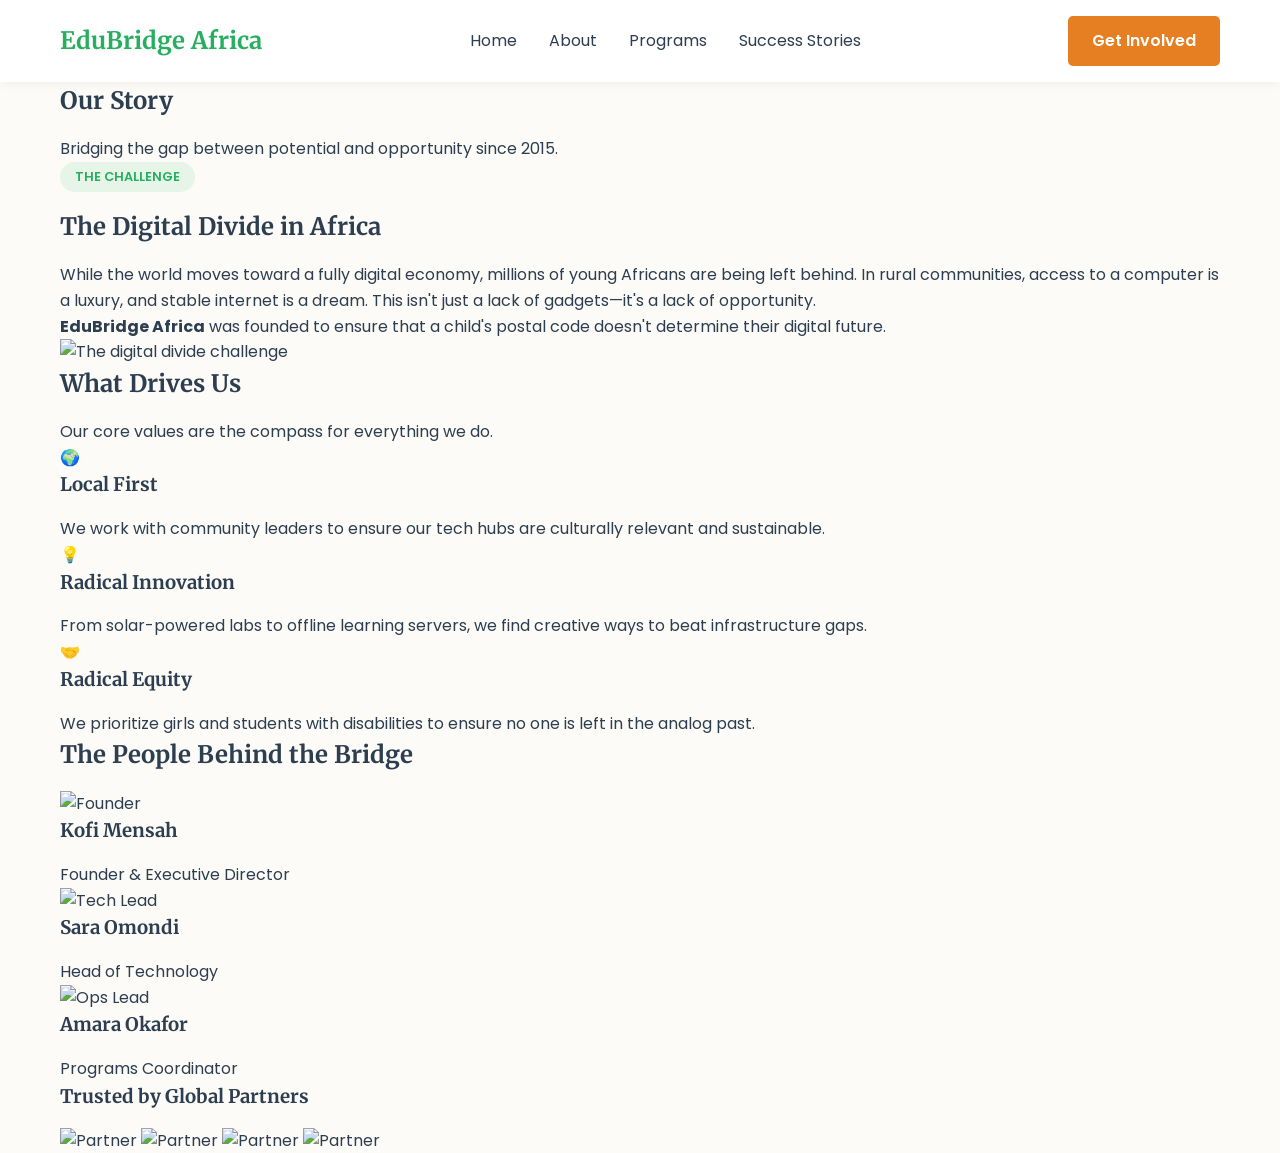
==== about.html @ 54823c9e "Add initial project files including HTML, CSS, and configuration for EduBridge website" ====
<!DOCTYPE html>
<html lang="en">
<head>
    <meta charset="UTF-8">
    <meta name="viewport" content="width=device-width, initial-scale=1.0">
    <title>EduBridge Africa | Bridging the Digital Divide</title>
    <link rel="stylesheet" href="about.css">
     <link rel="stylesheet" href="common.css">
    <link href="https://fonts.googleapis.com/css2?family=Merriweather:wght@400;700&family=Poppins:wght@300;400;600&display=swap" rel="stylesheet">
</head>
<body>

    <header class="navbar">
        <div class="container nav-container">
            <a href="index.html" class="logo">EduBridge Africa</a>
            <nav>
                <ul class="nav-links">
                    <li><a href="index.html">Home</a></li>
                    <li><a href="about.html">About</a></li>
                    <li><a href="programs.html">Programs</a></li>
                    <li><a href="success.html">Success Stories</a></li>
                </ul>
            </nav>
            <a href="involved.html" class="btn btn-primary">Get Involved</a>
        </div>
    </header>
<section class="about-hero">
    <div class="container">
        <h1>Our Story</h1>
        <p>Bridging the gap between potential and opportunity since 2015.</p>
    </div>
</section>

<section class="problem-section">
    <div class="container content-flex">
        <div class="text-block">
            <span class="tag">The Challenge</span>
            <h2>The Digital Divide in Africa</h2>
            <p>While the world moves toward a fully digital economy, millions of young Africans are being left behind. In rural communities, access to a computer is a luxury, and stable internet is a dream. This isn't just a lack of gadgets—it's a lack of opportunity.</p>
            <p><strong>EduBridge Africa</strong> was founded to ensure that a child's postal code doesn't determine their digital future.</p>
        </div>
        <div class="image-block">
            <img src="https://via.placeholder.com/500x350/F1C40F/2C3E50?text=The+Reality" alt="The digital divide challenge">
        </div>
    </div>
</section>

<section class="values-section">
    <div class="container">
        <div class="section-title">
            <h2>What Drives Us</h2>
            <p>Our core values are the compass for everything we do.</p>
        </div>
        <div class="values-grid">
            <div class="value-card">
                <div class="icon">🌍</div>
                <h3>Local First</h3>
                <p>We work with community leaders to ensure our tech hubs are culturally relevant and sustainable.</p>
            </div>
            <div class="value-card">
                <div class="icon">💡</div>
                <h3>Radical Innovation</h3>
                <p>From solar-powered labs to offline learning servers, we find creative ways to beat infrastructure gaps.</p>
            </div>
            <div class="value-card">
                <div class="icon">🤝</div>
                <h3>Radical Equity</h3>
                <p>We prioritize girls and students with disabilities to ensure no one is left in the analog past.</p>
            </div>
        </div>
    </div>
</section>

<section class="team-section">
    <div class="container">
        <div class="section-title">
            <h2>The People Behind the Bridge</h2>
        </div>
        <div class="team-grid">
            <div class="team-member">
                <img src="https://via.placeholder.com/200x200/27AE60/FFFFFF?text=CEO" alt="Founder">
                <h3>Kofi Mensah</h3>
                <p>Founder & Executive Director</p>
            </div>
            <div class="team-member">
                <img src="https://via.placeholder.com/200x200/E67E22/FFFFFF?text=CTO" alt="Tech Lead">
                <h3>Sara Omondi</h3>
                <p>Head of Technology</p>
            </div>
            <div class="team-member">
                <img src="https://via.placeholder.com/200x200/F1C40F/2C3E50?text=Operations" alt="Ops Lead">
                <h3>Amara Okafor</h3>
                <p>Programs Coordinator</p>
            </div>
        </div>
    </div>
</section>

<section class="partners-section">
    <div class="container">
        <h3>Trusted by Global Partners</h3>
        <div class="partner-logos">
            <img src="https://via.placeholder.com/150x50/CCCCCC/FFFFFF?text=UNICEF" alt="Partner">
            <img src="https://via.placeholder.com/150x50/CCCCCC/FFFFFF?text=Google.org" alt="Partner">
            <img src="https://via.placeholder.com/150x50/CCCCCC/FFFFFF?text=USAID" alt="Partner">
            <img src="https://via.placeholder.com/150x50/CCCCCC/FFFFFF?text=Local+Sponsor" alt="Partner">
        </div>
    </div>
</section>
---- about.css ----
/* Page Header Section */
.programs-intro {
    background-color: var(--secondary-green);
    color: #fff;
    padding: 5rem 0;
    text-align: center;
}

.programs-intro h1 {
    font-size: 3rem;
    margin-bottom: 1rem;
}

.programs-intro p {
    font-size: 1.2rem;
    max-width: 700px;
    margin: 0 auto;
    opacity: 0.9;
}

/* Program List Styling */
.program-list {
    padding: 6rem 0;
}

.program-item {
    display: flex;
    align-items: center;
    gap: 4rem;
    margin-bottom: 6rem;
}

/* This creates the alternating "zig-zag" layout */
.program-item.reverse {
    flex-direction: row-reverse;
}

.program-image {
    flex: 1;
}

.program-image img {
    width: 100%;
    border-radius: 15px;
    box-shadow: 0 15px 30px rgba(0,0,0,0.1);
}

.program-text {
    flex: 1;
}

.tag {
    display: inline-block;
    background: rgba(39, 174, 96, 0.1);
    color: var(--secondary-green);
    padding: 5px 15px;
    border-radius: 50px;
    font-weight: 600;
    font-size: 0.8rem;
    margin-bottom: 1rem;
    text-transform: uppercase;
}

.program-text h2 {
    font-size: 2rem;
    margin-bottom: 1.5rem;
}

.program-text p {
    margin-bottom: 2rem;
    color: var(--text-light);
    font-size: 1.1rem;
}

/* Mobile Responsive */
@media (max-width: 768px) {
    .program-item, .program-item.reverse {
        flex-direction: column;
        gap: 2rem;
        text-align: center;
    }

    .programs-intro h1 {
        font-size: 2.2rem;
    }
}
---- common.css ----
/* --- Variables & Reset --- */
:root {
    --primary-orange: #E67E22;
    --primary-orange-hover: #D35400;
    --secondary-green: #27AE60;
    --accent-yellow: #F1C40F;
    --bg-color: #FDFBF7;
    --text-dark: #2C3E50;
    --text-light: #7F8C8D;
    --font-heading: 'Merriweather', serif;
    --font-body: 'Poppins', sans-serif;
}

* { margin: 0; padding: 0; box-sizing: border-box; }

body {
    font-family: var(--font-body);
    background-color: var(--bg-color);
    color: var(--text-dark);
    line-height: 1.6;
}

h1, h2, h3 { font-family: var(--font-heading); margin-bottom: 1rem; }
a { text-decoration: none; color: inherit; }
ul { list-style: none; }

.container { width: 100%; max-width: 1200px; margin: 0 auto; padding: 0 20px; }

/* --- Shared Navbar --- */
.navbar {
    background-color: #fff;
    box-shadow: 0 2px 10px rgba(0,0,0,0.05);
    padding: 1rem 0;
    position: sticky;
    top: 0;
    z-index: 100;
}

.nav-container { display: flex; justify-content: space-between; align-items: center; }

.logo { font-family: var(--font-heading); font-size: 24px; font-weight: 700; color: var(--secondary-green); }

.nav-links { display: flex; gap: 32px; }

.nav-links a:hover { color: var(--primary-orange); }

/* --- Shared Buttons --- */
.btn {
    display: inline-block;
    padding: 0.75rem 1.5rem;
    border-radius: 5px;
    font-weight: 600;
    transition: 0.3s;
    cursor: pointer;
    border: none;
}

.btn-primary { background-color: var(--primary-orange); color: #fff; }
.btn-primary:hover { background-color: var(--primary-orange-hover); }

.btn-secondary {
    background-color: transparent;
    color: var(--primary-orange);
    border: 2px solid var(--primary-orange);
}

/* --- Shared Footer --- */
footer { background-color: var(--text-dark); color: #fff; padding: 3rem 0; }

.footer-content { display: flex; justify-content: space-between; gap: 2rem; }

.newsletter-form { display: flex; gap: 0.5rem; margin-top: 1rem; }

.newsletter-form input { padding: 0.75rem; border-radius: 4px; border: none; flex: 1; }

.sr-only { position: absolute; width: 1px; height: 1px; padding: 0; margin: -1px; overflow: hidden; clip: rect(0,0,0,0); border: 0; }

/* Mobile Menu Fix */
@media (max-width: 768px) {
    .nav-container, .nav-links, .footer-content, .newsletter-form { flex-direction: column; text-align: center; }
    .nav-links { padding: 1rem 0; }
}
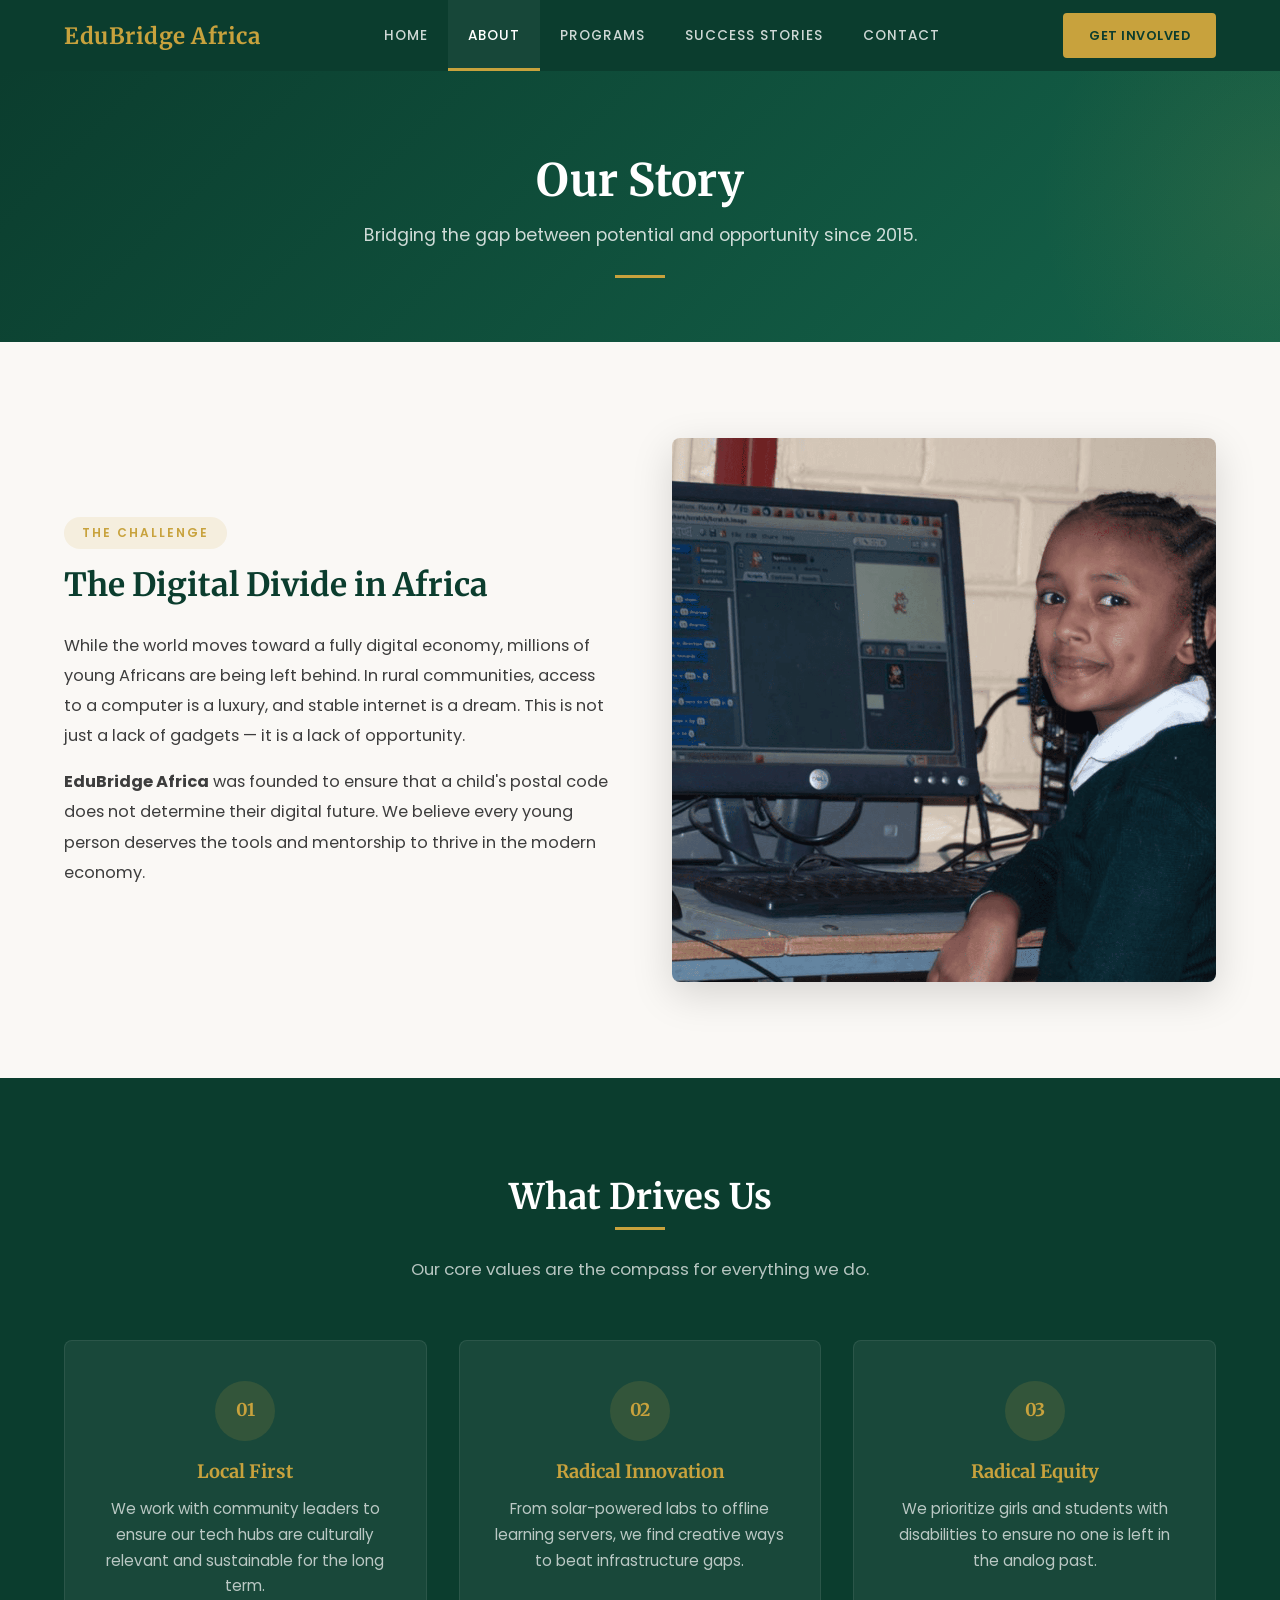
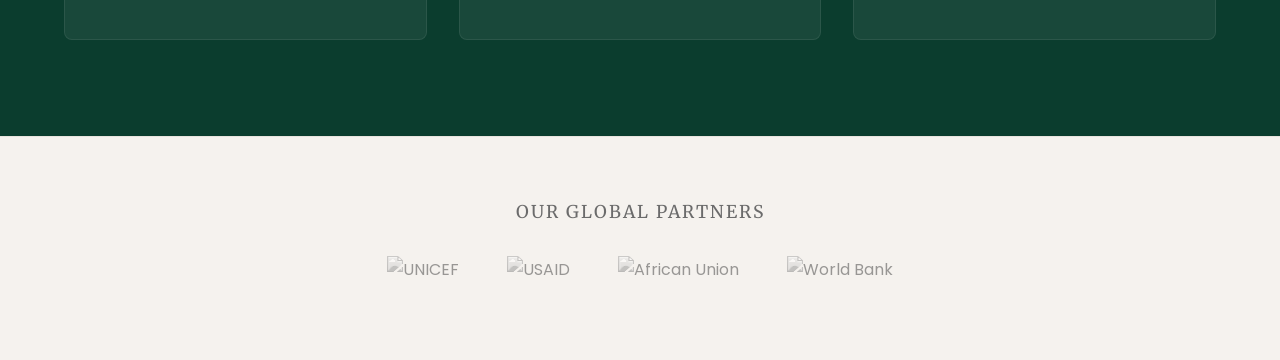
==== commit 30f9636a: "refactor: consolidate CSS into central stylesheet and update site structure with new contact page an" ====
--- a/about.html
+++ b/about.html
@@ -1,109 +1,126 @@
 <!DOCTYPE html>
 <html lang="en">
+
 <head>
     <meta charset="UTF-8">
     <meta name="viewport" content="width=device-width, initial-scale=1.0">
-    <title>EduBridge Africa | Bridging the Digital Divide</title>
-    <link rel="stylesheet" href="about.css">
-     <link rel="stylesheet" href="common.css">
-    <link href="https://fonts.googleapis.com/css2?family=Merriweather:wght@400;700&family=Poppins:wght@300;400;600&display=swap" rel="stylesheet">
+    <meta name="description"
+        content="Learn about EduBridge Africa's mission to bridge the digital divide, our core values, dedicated team, and global partners.">
+    <title>About Us | EduBridge Africa</title>
+    <link rel="stylesheet" href="style.css">
+    <link
+        href="https://fonts.googleapis.com/css2?family=Merriweather:wght@400;700&family=Poppins:wght@300;400;500;600;700&display=swap"
+        rel="stylesheet">
 </head>
+
 <body>
 
+    <!-- Navigation -->
     <header class="navbar">
         <div class="container nav-container">
             <a href="index.html" class="logo">EduBridge Africa</a>
-            <nav>
-                <ul class="nav-links">
-                    <li><a href="index.html">Home</a></li>
-                    <li><a href="about.html">About</a></li>
-                    <li><a href="programs.html">Programs</a></li>
-                    <li><a href="success.html">Success Stories</a></li>
-                </ul>
-            </nav>
-            <a href="involved.html" class="btn btn-primary">Get Involved</a>
+            <input type="checkbox" id="menu-toggle" class="menu-toggle sr-only">
+            <label for="menu-toggle" class="hamburger" aria-label="Toggle navigation">
+                <span></span>
+                <span></span>
+                <span></span>
+            </label>
+            <div class="nav-menu">
+                <nav>
+                    <ul class="nav-links">
+                        <li><a href="index.html">Home</a></li>
+                        <li><a href="about.html" class="active">About</a></li>
+                        <li><a href="programs.html">Programs</a></li>
+                        <li><a href="success.html">Success Stories</a></li>
+                        <li><a href="contact.html">Contact</a></li>
+                    </ul>
+                </nav>
+                <a href="involved.html" class="btn btn-primary nav-cta-mobile">Get Involved</a>
+            </div>
+            <div class="nav-cta">
+                <a href="involved.html" class="btn btn-primary">Get Involved</a>
+            </div>
+            <label for="menu-toggle" class="nav-overlay"></label>
         </div>
     </header>
-<section class="about-hero">
-    <div class="container">
-        <h1>Our Story</h1>
-        <p>Bridging the gap between potential and opportunity since 2015.</p>
-    </div>
-</section>
 
-<section class="problem-section">
-    <div class="container content-flex">
-        <div class="text-block">
-            <span class="tag">The Challenge</span>
-            <h2>The Digital Divide in Africa</h2>
-            <p>While the world moves toward a fully digital economy, millions of young Africans are being left behind. In rural communities, access to a computer is a luxury, and stable internet is a dream. This isn't just a lack of gadgets—it's a lack of opportunity.</p>
-            <p><strong>EduBridge Africa</strong> was founded to ensure that a child's postal code doesn't determine their digital future.</p>
+    <!-- Page Header -->
+    <section class="page-header">
+        <div class="container">
+            <h1>Our Story</h1>
+            <p>Bridging the gap between potential and opportunity since 2015.</p>
+            <div class="accent-bar"></div>
         </div>
-        <div class="image-block">
-            <img src="https://via.placeholder.com/500x350/F1C40F/2C3E50?text=The+Reality" alt="The digital divide challenge">
-        </div>
-    </div>
-</section>
+    </section>
 
-<section class="values-section">
-    <div class="container">
-        <div class="section-title">
-            <h2>What Drives Us</h2>
-            <p>Our core values are the compass for everything we do.</p>
-        </div>
-        <div class="values-grid">
-            <div class="value-card">
-                <div class="icon">🌍</div>
-                <h3>Local First</h3>
-                <p>We work with community leaders to ensure our tech hubs are culturally relevant and sustainable.</p>
+    <!-- The Challenge -->
+    <section class="problem-section">
+        <div class="container content-flex">
+            <div class="text-block">
+                <span class="section-label">The Challenge</span>
+                <h2>The Digital Divide in Africa</h2>
+                <p>While the world moves toward a fully digital economy, millions of young Africans are being left
+                    behind. In rural communities, access to a computer is a luxury, and stable internet is a dream. This
+                    is not just a lack of gadgets — it is a lack of opportunity.</p>
+                <p><strong>EduBridge Africa</strong> was founded to ensure that a child's postal code does not determine
+                    their digital future. We believe every young person deserves the tools and mentorship to thrive in
+                    the modern economy.</p>
             </div>
-            <div class="value-card">
-                <div class="icon">💡</div>
-                <h3>Radical Innovation</h3>
-                <p>From solar-powered labs to offline learning servers, we find creative ways to beat infrastructure gaps.</p>
-            </div>
-            <div class="value-card">
-                <div class="icon">🤝</div>
-                <h3>Radical Equity</h3>
-                <p>We prioritize girls and students with disabilities to ensure no one is left in the analog past.</p>
+            <div class="image-block">
+                <img src="images/Ethiopia.png" alt="The digital divide challenge in rural Africa">
             </div>
         </div>
-    </div>
-</section>
+    </section>
 
-<section class="team-section">
-    <div class="container">
-        <div class="section-title">
-            <h2>The People Behind the Bridge</h2>
-        </div>
-        <div class="team-grid">
-            <div class="team-member">
-                <img src="https://via.placeholder.com/200x200/27AE60/FFFFFF?text=CEO" alt="Founder">
-                <h3>Kofi Mensah</h3>
-                <p>Founder & Executive Director</p>
+    <!-- Core Values -->
+    <section class="values-section">
+        <div class="container">
+            <div class="section-title">
+                <h2>What Drives Us</h2>
+                <p>Our core values are the compass for everything we do.</p>
             </div>
-            <div class="team-member">
-                <img src="https://via.placeholder.com/200x200/E67E22/FFFFFF?text=CTO" alt="Tech Lead">
-                <h3>Sara Omondi</h3>
-                <p>Head of Technology</p>
-            </div>
-            <div class="team-member">
-                <img src="https://via.placeholder.com/200x200/F1C40F/2C3E50?text=Operations" alt="Ops Lead">
-                <h3>Amara Okafor</h3>
-                <p>Programs Coordinator</p>
+            <div class="values-grid">
+                <div class="value-card">
+                    <div class="icon">01</div>
+                    <h3>Local First</h3>
+                    <p>We work with community leaders to ensure our tech hubs are culturally relevant and sustainable
+                        for the long term.</p>
+                </div>
+                <div class="value-card">
+                    <div class="icon">02</div>
+                    <h3>Radical Innovation</h3>
+                    <p>From solar-powered labs to offline learning servers, we find creative ways to beat infrastructure
+                        gaps.</p>
+                </div>
+                <div class="value-card">
+                    <div class="icon">03</div>
+                    <h3>Radical Equity</h3>
+                    <p>We prioritize girls and students with disabilities to ensure no one is left in the analog past.
+                    </p>
+                </div>
             </div>
         </div>
-    </div>
-</section>
+    </section>
 
-<section class="partners-section">
-    <div class="container">
-        <h3>Trusted by Global Partners</h3>
-        <div class="partner-logos">
-            <img src="https://via.placeholder.com/150x50/CCCCCC/FFFFFF?text=UNICEF" alt="Partner">
-            <img src="https://via.placeholder.com/150x50/CCCCCC/FFFFFF?text=Google.org" alt="Partner">
-            <img src="https://via.placeholder.com/150x50/CCCCCC/FFFFFF?text=USAID" alt="Partner">
-            <img src="https://via.placeholder.com/150x50/CCCCCC/FFFFFF?text=Local+Sponsor" alt="Partner">
+
+    <!-- Partners -->
+    <section class="partners-section">
+        <div class="container">
+            <h3>Our Global Partners</h3>
+            <div class="partner-logos">
+                <img src="https://getinthepicture.org/sites/default/files/images/partner/logos/unicef.png" alt="UNICEF">
+                <img src="https://encrypted-tbn0.gstatic.com/images?q=tbn:ANd9GcT4zbQC99GhgOg0nGG1frnQs_kq6axTEwyneA&s"
+                    alt="USAID">
+                <img src="https://upload.wikimedia.org/wikipedia/commons/thumb/5/51/Flag_of_the_African_Union.svg/1280px-Flag_of_the_African_Union.svg.png"
+                    alt="African Union">
+                <img src="https://encrypted-tbn0.gstatic.com/images?q=tbn:ANd9GcSkTKRMi4H9FegtsSzrEIxLS7-dOeeDRjss3w&s"
+                    alt="World Bank">
+
+            </div>
         </div>
-    </div>
-</section>+    </section>
+
+
+</body>
+
+</html>
--- a/style.css
+++ b/style.css
@@ -0,0 +1,1679 @@
+/* ============================================================
+   EduBridge Africa — Unified Stylesheet
+   Inspired by Ahaspora: deep greens, gold accents, bold pro feel
+   ============================================================ */
+
+/* --- CSS Variables (Design Tokens) --- */
+:root {
+    --primary-deep: #0B3D2E;
+    --primary-mid: #14634A;
+    --primary-light: #1A8F6A;
+    --accent-gold: #C8A23D;
+    --accent-gold-hover: #B08A2E;
+    --accent-gold-light: rgba(200, 162, 61, 0.12);
+    --bg-cream: #FAF8F5;
+    --bg-white: #ffffff;
+    --bg-offwhite: #F5F2EE;
+    --text-dark: #1A1A1A;
+    --text-body: #3D3D3D;
+    --text-muted: #6B6B6B;
+    --text-light: #8A8A8A;
+    --border-light: #E8E4DE;
+    --shadow-sm: 0 2px 8px rgba(0, 0, 0, 0.06);
+    --shadow-md: 0 4px 20px rgba(0, 0, 0, 0.1);
+    --shadow-lg: 0 12px 40px rgba(0, 0, 0, 0.15);
+    --radius-sm: 4px;
+    --radius-md: 8px;
+    --radius-lg: 16px;
+    --radius-pill: 50px;
+    --font-heading: 'Merriweather', serif;
+    --font-body: 'Poppins', sans-serif;
+    --transition-fast: 0.2s ease;
+    --transition-base: 0.3s ease;
+}
+
+/* --- Reset & Base --- */
+*,
+*::before,
+*::after {
+    margin: 0;
+    padding: 0;
+    box-sizing: border-box;
+}
+
+html {
+    scroll-behavior: smooth;
+}
+
+body {
+    font-family: var(--font-body);
+    background-color: var(--bg-cream);
+    color: var(--text-body);
+    line-height: 1.7;
+    overflow-x: hidden;
+    -webkit-font-smoothing: antialiased;
+}
+
+h1, h2, h3, h4 {
+    font-family: var(--font-heading);
+    margin-bottom: 1rem;
+    line-height: 1.3;
+    color: var(--text-dark);
+}
+
+a {
+    text-decoration: none;
+    color: inherit;
+    transition: color var(--transition-fast);
+}
+
+ul {
+    list-style: none;
+}
+
+img {
+    max-width: 100%;
+    height: auto;
+    display: block;
+}
+
+/* --- Utility Classes --- */
+.container {
+    width: 100%;
+    max-width: 1200px;
+    margin: 0 auto;
+    padding: 0 24px;
+}
+
+.sr-only {
+    position: absolute;
+    width: 1px;
+    height: 1px;
+    padding: 0;
+    margin: -1px;
+    overflow: hidden;
+    clip: rect(0, 0, 0, 0);
+    border: 0;
+}
+
+.section-label {
+    display: inline-block;
+    background: var(--accent-gold-light);
+    color: var(--accent-gold);
+    padding: 6px 18px;
+    border-radius: var(--radius-pill);
+    font-weight: 600;
+    font-size: 0.75rem;
+    margin-bottom: 1rem;
+    text-transform: uppercase;
+    letter-spacing: 2px;
+}
+
+.section-title {
+    text-align: center;
+    margin-bottom: 3.5rem;
+}
+
+.section-title h2 {
+    font-size: 2.2rem;
+    position: relative;
+    display: inline-block;
+    color: var(--primary-deep);
+}
+
+.section-title h2::after {
+    content: '';
+    position: absolute;
+    bottom: -10px;
+    left: 50%;
+    transform: translateX(-50%);
+    width: 50px;
+    height: 3px;
+    background: var(--accent-gold);
+}
+
+.section-title p {
+    color: var(--text-muted);
+    font-size: 1.05rem;
+    margin-top: 1.2rem;
+    max-width: 600px;
+    margin-left: auto;
+    margin-right: auto;
+}
+
+/* --- Buttons --- */
+.btn {
+    display: inline-block;
+    padding: 0.8rem 2rem;
+    border-radius: var(--radius-sm);
+    font-weight: 600;
+    font-size: 0.9rem;
+    font-family: var(--font-body);
+    cursor: pointer;
+    border: 2px solid transparent;
+    transition: all var(--transition-base);
+    letter-spacing: 0.5px;
+    text-transform: uppercase;
+}
+
+.btn-primary {
+    background: var(--accent-gold);
+    color: var(--primary-deep);
+    border-color: var(--accent-gold);
+}
+
+.btn-primary:hover {
+    background: var(--accent-gold-hover);
+    border-color: var(--accent-gold-hover);
+    transform: translateY(-2px);
+    box-shadow: 0 4px 15px rgba(200, 162, 61, 0.3);
+}
+
+.btn-secondary {
+    background-color: transparent;
+    color: var(--accent-gold);
+    border: 2px solid var(--accent-gold);
+}
+
+.btn-secondary:hover {
+    background-color: var(--accent-gold);
+    color: var(--primary-deep);
+    transform: translateY(-2px);
+}
+
+.btn-white {
+    background-color: #fff;
+    color: var(--primary-deep);
+    font-weight: 700;
+}
+
+.btn-white:hover {
+    background-color: var(--accent-gold);
+    color: var(--primary-deep);
+    transform: translateY(-2px);
+}
+
+.btn-outline-white {
+    background: transparent;
+    color: #fff;
+    border: 2px solid rgba(255,255,255,0.5);
+}
+
+.btn-outline-white:hover {
+    background: #fff;
+    color: var(--primary-deep);
+    border-color: #fff;
+}
+
+
+/* ============================================================
+   NAVIGATION
+   ============================================================ */
+.navbar {
+    background-color: var(--primary-deep);
+    padding: 0;
+    position: sticky;
+    top: 0;
+    z-index: 1000;
+}
+
+.nav-container {
+    display: flex;
+    justify-content: space-between;
+    align-items: center;
+    min-height: 70px;
+}
+
+.logo {
+    font-family: var(--font-heading);
+    font-size: 1.4rem;
+    font-weight: 700;
+    color: var(--accent-gold);
+    letter-spacing: 0.5px;
+}
+
+.nav-links {
+    display: flex;
+    gap: 0;
+    align-items: center;
+}
+
+.nav-links li a {
+    display: block;
+    padding: 24px 20px;
+    font-weight: 500;
+    font-size: 0.85rem;
+    color: rgba(255, 255, 255, 0.8);
+    text-transform: uppercase;
+    letter-spacing: 1px;
+    position: relative;
+    transition: all var(--transition-base);
+}
+
+.nav-links li a::after {
+    content: '';
+    position: absolute;
+    bottom: 0;
+    left: 0;
+    width: 0;
+    height: 3px;
+    background: var(--accent-gold);
+    transition: width var(--transition-base);
+}
+
+.nav-links li a:hover,
+.nav-links li a.active {
+    color: #fff;
+    background: rgba(255, 255, 255, 0.05);
+}
+
+.nav-links li a:hover::after,
+.nav-links li a.active::after {
+    width: 100%;
+}
+
+.nav-cta .btn {
+    padding: 0.6rem 1.5rem;
+    font-size: 0.8rem;
+}
+
+/* Pure CSS Hamburger Menu */
+.menu-toggle {
+    display: none;
+}
+
+.hamburger {
+    display: none;
+    flex-direction: column;
+    gap: 5px;
+    cursor: pointer;
+    padding: 5px;
+    z-index: 1001;
+}
+
+.hamburger span {
+    display: block;
+    width: 26px;
+    height: 2px;
+    background-color: #fff;
+    transition: all var(--transition-base);
+}
+
+/* Mobile menu via CSS checkbox */
+.menu-toggle:checked ~ .nav-menu {
+    right: 0;
+}
+
+.menu-toggle:checked ~ .nav-overlay {
+    display: block;
+}
+
+.menu-toggle:checked ~ .hamburger span:nth-child(1) {
+    transform: rotate(45deg) translate(5px, 5px);
+}
+
+.menu-toggle:checked ~ .hamburger span:nth-child(2) {
+    opacity: 0;
+}
+
+.menu-toggle:checked ~ .hamburger span:nth-child(3) {
+    transform: rotate(-45deg) translate(5px, -5px);
+}
+
+
+/* ============================================================
+   HERO SECTION (Home)
+   ============================================================ */
+.hero {
+    padding: 6rem 0 5rem;
+    background: var(--primary-deep);
+    position: relative;
+    overflow: hidden;
+}
+
+.hero::before {
+    content: '';
+    position: absolute;
+    top: 0;
+    left: 0;
+    width: 100%;
+    height: 100%;
+    background: linear-gradient(135deg, var(--primary-deep) 0%, var(--primary-mid) 50%, var(--primary-deep) 100%);
+    opacity: 0.9;
+}
+
+.hero::after {
+    content: '';
+    position: absolute;
+    top: -50%;
+    right: -30%;
+    width: 700px;
+    height: 700px;
+    background: radial-gradient(circle, rgba(200, 162, 61, 0.08) 0%, transparent 70%);
+    border-radius: 50%;
+    pointer-events: none;
+}
+
+.hero-content {
+    display: flex;
+    align-items: center;
+    gap: 4rem;
+    position: relative;
+    z-index: 1;
+}
+
+.hero-text {
+    flex: 1;
+}
+
+.hero-text h1 {
+    font-size: 2.8rem;
+    line-height: 1.25;
+    margin-bottom: 1.5rem;
+    color: #fff;
+}
+
+.hero-text h1 span {
+    color: var(--accent-gold);
+}
+
+.hero-text p {
+    font-size: 1.1rem;
+    margin-bottom: 2rem;
+    color: rgba(255, 255, 255, 0.75);
+    max-width: 500px;
+    line-height: 1.8;
+}
+
+.hero-buttons {
+    display: flex;
+    gap: 1rem;
+    flex-wrap: wrap;
+}
+
+.hero-image {
+    flex: 1;
+    position: relative;
+}
+
+.hero-image img {
+    width: 100%;
+    border-radius: var(--radius-md);
+    box-shadow: var(--shadow-lg);
+    border: 4px solid rgba(200, 162, 61, 0.2);
+}
+
+
+/* ============================================================
+   IMPACT STATS
+   ============================================================ */
+.impact {
+    background: var(--bg-white);
+    padding: 5rem 0;
+    text-align: center;
+    border-bottom: 1px solid var(--border-light);
+}
+
+.impact h2 {
+    font-size: 2rem;
+    color: var(--primary-deep);
+    margin-bottom: 0.5rem;
+}
+
+.impact > .container > p {
+    color: var(--text-muted);
+    margin-bottom: 2.5rem;
+}
+
+.impact-grid {
+    display: grid;
+    grid-template-columns: repeat(3, 1fr);
+    gap: 2rem;
+}
+
+.impact-stat {
+    padding: 2.5rem 2rem;
+    border-radius: var(--radius-md);
+    background: var(--bg-cream);
+    border: 1px solid var(--border-light);
+    transition: transform var(--transition-base), box-shadow var(--transition-base);
+}
+
+.impact-stat:hover {
+    transform: translateY(-4px);
+    box-shadow: var(--shadow-md);
+}
+
+.impact-stat h3 {
+    font-size: 2.8rem;
+    color: var(--accent-gold);
+    margin-bottom: 0.25rem;
+    font-family: var(--font-body);
+    font-weight: 700;
+}
+
+.impact-stat p {
+    font-size: 0.95rem;
+    color: var(--text-muted);
+    text-transform: uppercase;
+    letter-spacing: 1px;
+    font-weight: 500;
+}
+
+
+/* ============================================================
+   PROGRAM CARDS (Home Featured)
+   ============================================================ */
+.programs-section {
+    padding: 6rem 0;
+}
+
+.program-grid {
+    display: grid;
+    grid-template-columns: repeat(3, 1fr);
+    gap: 2rem;
+    margin-top: 2rem;
+    text-align: left;
+}
+
+.card {
+    background-color: var(--bg-white);
+    border-radius: var(--radius-md);
+    overflow: hidden;
+    box-shadow: var(--shadow-sm);
+    transition: transform var(--transition-base), box-shadow var(--transition-base);
+    border: 1px solid var(--border-light);
+}
+
+.card:hover {
+    transform: translateY(-6px);
+    box-shadow: var(--shadow-lg);
+}
+
+.card-img-wrapper {
+    overflow: hidden;
+    height: 220px;
+}
+
+.card img {
+    width: 100%;
+    height: 100%;
+    object-fit: cover;
+    transition: transform 0.5s ease;
+}
+
+.card:hover img {
+    transform: scale(1.05);
+}
+
+.card-content {
+    padding: 1.5rem;
+}
+
+.card-content h3 {
+    font-size: 1.15rem;
+    margin-bottom: 0.5rem;
+    color: var(--primary-deep);
+}
+
+.card-content p {
+    color: var(--text-muted);
+    font-size: 0.95rem;
+    line-height: 1.7;
+}
+
+
+/* ============================================================
+   PAGE HEADERS (Sub-pages)
+   ============================================================ */
+.page-header {
+    padding: 5rem 0 4rem;
+    text-align: center;
+    color: #fff;
+    position: relative;
+    overflow: hidden;
+    background: var(--primary-deep);
+}
+
+.page-header::before {
+    content: '';
+    position: absolute;
+    top: 0;
+    left: 0;
+    width: 100%;
+    height: 100%;
+    background: linear-gradient(135deg, var(--primary-deep) 0%, var(--primary-mid) 100%);
+}
+
+.page-header::after {
+    content: '';
+    position: absolute;
+    bottom: -40%;
+    right: -20%;
+    width: 500px;
+    height: 500px;
+    background: radial-gradient(circle, rgba(200, 162, 61, 0.1) 0%, transparent 70%);
+    border-radius: 50%;
+    pointer-events: none;
+}
+
+.page-header .container {
+    position: relative;
+    z-index: 1;
+}
+
+.page-header h1 {
+    font-size: 2.8rem;
+    margin-bottom: 0.75rem;
+    color: #fff;
+}
+
+.page-header p {
+    font-size: 1.1rem;
+    opacity: 0.8;
+    max-width: 600px;
+    margin: 0 auto;
+}
+
+.page-header .accent-bar {
+    width: 50px;
+    height: 3px;
+    background: var(--accent-gold);
+    margin: 1.5rem auto 0;
+}
+
+
+/* ============================================================
+   ABOUT PAGE
+   ============================================================ */
+
+/* Problem / Challenge Section */
+.problem-section {
+    padding: 6rem 0;
+}
+
+.content-flex {
+    display: flex;
+    align-items: center;
+    gap: 4rem;
+}
+
+.text-block {
+    flex: 1;
+}
+
+.text-block h2 {
+    font-size: 2rem;
+    margin-bottom: 1.5rem;
+    color: var(--primary-deep);
+}
+
+.text-block p {
+    color: var(--text-body);
+    font-size: 1.02rem;
+    margin-bottom: 1rem;
+    line-height: 1.85;
+}
+
+.image-block {
+    flex: 1;
+}
+
+.image-block img {
+    width: 100%;
+    border-radius: var(--radius-md);
+    box-shadow: var(--shadow-lg);
+}
+
+/* Values Section */
+.values-section {
+    padding: 6rem 0;
+    background-color: var(--primary-deep);
+    color: #fff;
+}
+
+.values-section .section-title h2 {
+    color: #fff;
+}
+
+.values-section .section-title p {
+    color: rgba(255, 255, 255, 0.7);
+}
+
+.values-grid {
+    display: grid;
+    grid-template-columns: repeat(3, 1fr);
+    gap: 2rem;
+    margin-top: 2rem;
+}
+
+.value-card {
+    padding: 2.5rem 2rem;
+    background: rgba(255, 255, 255, 0.06);
+    border-radius: var(--radius-md);
+    text-align: center;
+    transition: transform var(--transition-base), background var(--transition-base);
+    border: 1px solid rgba(255, 255, 255, 0.08);
+}
+
+.value-card:hover {
+    transform: translateY(-5px);
+    background: rgba(255, 255, 255, 0.1);
+}
+
+.value-card .icon {
+    font-size: 1.1rem;
+    margin-bottom: 1.2rem;
+    display: inline-flex;
+    align-items: center;
+    justify-content: center;
+    width: 60px;
+    height: 60px;
+    border-radius: 50%;
+    background: rgba(200, 162, 61, 0.15);
+    color: var(--accent-gold);
+    font-weight: 700;
+    font-family: var(--font-heading);
+    letter-spacing: -0.5px;
+}
+
+.value-card h3 {
+    font-size: 1.15rem;
+    margin-bottom: 0.75rem;
+    color: var(--accent-gold);
+}
+
+.value-card p {
+    color: rgba(255, 255, 255, 0.7);
+    font-size: 0.95rem;
+    line-height: 1.7;
+}
+
+/* Team Section */
+.team-section {
+    padding: 6rem 0;
+}
+
+.team-grid {
+    display: grid;
+    grid-template-columns: repeat(3, 1fr);
+    gap: 2rem;
+    margin-top: 2rem;
+}
+
+.team-member {
+    text-align: center;
+    padding: 2.5rem 2rem;
+    background: var(--bg-white);
+    border-radius: var(--radius-md);
+    box-shadow: var(--shadow-sm);
+    transition: transform var(--transition-base), box-shadow var(--transition-base);
+    border: 1px solid var(--border-light);
+}
+
+.team-member:hover {
+    transform: translateY(-5px);
+    box-shadow: var(--shadow-md);
+}
+
+.team-member img {
+    width: 110px;
+    height: 110px;
+    border-radius: 50%;
+    object-fit: cover;
+    margin: 0 auto 1.2rem;
+    border: 3px solid var(--accent-gold-light);
+}
+
+.team-member h3 {
+    font-size: 1.1rem;
+    margin-bottom: 0.2rem;
+    color: var(--primary-deep);
+}
+
+.team-member p {
+    color: var(--text-muted);
+    font-size: 0.9rem;
+}
+
+/* Partners Section */
+.partners-section {
+    padding: 4rem 0;
+    background: var(--bg-offwhite);
+    text-align: center;
+    border-top: 1px solid var(--border-light);
+}
+
+.partners-section h3 {
+    font-family: var(--font-heading);
+    margin-bottom: 2rem;
+    font-size: 1.1rem;
+    color: var(--text-muted);
+    text-transform: uppercase;
+    letter-spacing: 2px;
+    font-weight: 400;
+}
+
+.partner-logos {
+    display: flex;
+    justify-content: center;
+    align-items: center;
+    gap: 3rem;
+    flex-wrap: wrap;
+    opacity: 0.5;
+    filter: grayscale(100%);
+    transition: all var(--transition-base);
+}
+
+.partner-logos:hover {
+    opacity: 0.8;
+    filter: grayscale(0%);
+}
+
+.partner-logos img {
+    height: 40px;
+    width: auto;
+}
+
+
+/* ============================================================
+   PROGRAMS PAGE
+   ============================================================ */
+.program-list {
+    padding: 6rem 0;
+}
+
+.program-item {
+    display: flex;
+    align-items: center;
+    gap: 4rem;
+    margin-bottom: 5rem;
+}
+
+.program-item:last-child {
+    margin-bottom: 0;
+}
+
+.program-item.reverse {
+    flex-direction: row-reverse;
+}
+
+.program-image {
+    flex: 1;
+}
+
+.program-image img {
+    width: 100%;
+    border-radius: var(--radius-md);
+    box-shadow: var(--shadow-lg);
+    transition: transform 0.5s ease;
+}
+
+.program-image:hover img {
+    transform: scale(1.02);
+}
+
+.program-text {
+    flex: 1;
+}
+
+.program-text h2 {
+    font-size: 1.8rem;
+    margin-bottom: 1.2rem;
+    color: var(--primary-deep);
+}
+
+.program-text p {
+    margin-bottom: 1.5rem;
+    color: var(--text-body);
+    font-size: 1.02rem;
+    line-height: 1.85;
+}
+
+.tag {
+    display: inline-block;
+    background: var(--accent-gold-light);
+    color: var(--accent-gold-hover);
+    padding: 5px 16px;
+    border-radius: var(--radius-pill);
+    font-weight: 600;
+    font-size: 0.75rem;
+    margin-bottom: 1rem;
+    text-transform: uppercase;
+    letter-spacing: 2px;
+}
+
+
+/* ============================================================
+   SUCCESS STORIES PAGE
+   ============================================================ */
+
+/* Featured Story */
+.featured-story {
+    padding: 6rem 0;
+    background-color: var(--bg-white);
+}
+
+.featured-container {
+    display: flex;
+    align-items: center;
+    gap: 4rem;
+    background: var(--bg-cream);
+    padding: 3rem;
+    border-radius: var(--radius-md);
+    border-left: 5px solid var(--accent-gold);
+    box-shadow: var(--shadow-md);
+}
+
+.featured-image {
+    flex: 1;
+}
+
+.featured-image img {
+    width: 100%;
+    border-radius: var(--radius-md);
+    box-shadow: var(--shadow-md);
+}
+
+.featured-text {
+    flex: 1.5;
+}
+
+.featured-text h2 {
+    color: var(--primary-deep);
+    font-size: 1.5rem;
+}
+
+.quote-text {
+    font-size: 1.2rem;
+    font-style: italic;
+    line-height: 1.7;
+    margin-bottom: 1.5rem;
+    color: var(--text-body);
+    position: relative;
+    padding-left: 1.5rem;
+    border-left: 3px solid var(--accent-gold);
+}
+
+/* Testimonial Grid */
+.testimonials {
+    padding: 6rem 0;
+}
+
+.testimonial-grid {
+    display: grid;
+    grid-template-columns: repeat(3, 1fr);
+    gap: 2rem;
+}
+
+.testimonial-card {
+    background: var(--bg-white);
+    padding: 2.5rem;
+    border-radius: var(--radius-md);
+    box-shadow: var(--shadow-sm);
+    display: flex;
+    flex-direction: column;
+    justify-content: space-between;
+    transition: transform var(--transition-base), box-shadow var(--transition-base);
+    border: 1px solid var(--border-light);
+    position: relative;
+}
+
+.testimonial-card::before {
+    content: '\201C';
+    position: absolute;
+    top: 15px;
+    left: 20px;
+    font-size: 4rem;
+    font-family: Georgia, serif;
+    color: var(--accent-gold-light);
+    line-height: 1;
+    pointer-events: none;
+}
+
+.testimonial-card:hover {
+    transform: translateY(-5px);
+    box-shadow: var(--shadow-md);
+}
+
+.testimonial-card .testimonial-quote {
+    color: var(--text-body);
+    margin-bottom: 2rem;
+    line-height: 1.8;
+    font-style: italic;
+    padding-top: 1.5rem;
+    font-size: 0.95rem;
+}
+
+.student-info {
+    display: flex;
+    align-items: center;
+    gap: 1rem;
+    border-top: 1px solid var(--border-light);
+    padding-top: 1.5rem;
+}
+
+.student-info img {
+    width: 48px;
+    height: 48px;
+    border-radius: 50%;
+    object-fit: cover;
+    border: 2px solid var(--accent-gold-light);
+}
+
+.student-info h4 {
+    margin-bottom: 0;
+    color: var(--primary-deep);
+    font-family: var(--font-heading);
+    font-size: 0.95rem;
+}
+
+.student-info span {
+    font-size: 0.82rem;
+    color: var(--text-muted);
+}
+
+/* Impact Comparison */
+.impact-comparison {
+    padding: 6rem 0;
+    background: var(--primary-deep);
+    color: #fff;
+    text-align: center;
+}
+
+.impact-comparison .section-title h2 {
+    color: #fff;
+}
+
+.impact-comparison .section-title p {
+    color: rgba(255,255,255,0.7);
+}
+
+.comparison-grid {
+    display: grid;
+    grid-template-columns: 1fr 1fr;
+    gap: 2rem;
+    margin-top: 3rem;
+}
+
+.comparison-item {
+    padding: 2.5rem;
+    border-radius: var(--radius-md);
+    background: rgba(255, 255, 255, 0.06);
+    border: 1px solid rgba(255,255,255,0.08);
+}
+
+.comparison-item h3 {
+    color: var(--accent-gold);
+    margin-bottom: 1rem;
+    font-size: 1.2rem;
+    text-transform: uppercase;
+    letter-spacing: 1px;
+}
+
+.comparison-item p {
+    max-width: 400px;
+    margin: 0 auto;
+    opacity: 0.8;
+    line-height: 1.8;
+}
+
+/* Success CTA */
+.success-cta {
+    padding: 5rem 0;
+    text-align: center;
+    background: var(--bg-offwhite);
+    border-top: 1px solid var(--border-light);
+}
+
+.success-cta h2 {
+    font-size: 1.8rem;
+    margin-bottom: 1rem;
+    color: var(--primary-deep);
+}
+
+.success-cta p {
+    color: var(--text-muted);
+    margin-bottom: 2rem;
+    max-width: 500px;
+    margin-left: auto;
+    margin-right: auto;
+}
+
+
+/* ============================================================
+   GET INVOLVED PAGE
+   ============================================================ */
+.ways-section {
+    padding: 6rem 0;
+}
+
+.ways-grid {
+    display: grid;
+    grid-template-columns: repeat(3, 1fr);
+    gap: 2rem;
+    margin-top: 2rem;
+}
+
+.way-card {
+    padding: 2.5rem 2rem;
+    border-radius: var(--radius-md);
+    background: var(--bg-white);
+    text-align: center;
+    box-shadow: var(--shadow-sm);
+    border: 1px solid var(--border-light);
+    transition: transform var(--transition-base), box-shadow var(--transition-base);
+}
+
+.way-card:hover {
+    transform: translateY(-6px);
+    box-shadow: var(--shadow-md);
+}
+
+.way-card .way-icon {
+    font-size: 0.9rem;
+    margin-bottom: 1.2rem;
+    display: inline-flex;
+    align-items: center;
+    justify-content: center;
+    width: 70px;
+    height: 70px;
+    border-radius: 50%;
+    background: var(--primary-deep);
+    color: var(--accent-gold);
+    font-weight: 700;
+    font-family: var(--font-heading);
+}
+
+.way-card h3 {
+    font-size: 1.15rem;
+    margin-bottom: 0.75rem;
+    color: var(--primary-deep);
+}
+
+.way-card p {
+    color: var(--text-muted);
+    font-size: 0.95rem;
+    margin-bottom: 1.5rem;
+    line-height: 1.7;
+}
+
+/* Volunteer Form */
+.form-section {
+    padding: 6rem 0;
+    background: var(--bg-offwhite);
+}
+
+.form-container {
+    max-width: 700px;
+    margin: 0 auto;
+    background: var(--bg-white);
+    padding: 3rem;
+    border-radius: var(--radius-md);
+    box-shadow: var(--shadow-md);
+    border: 1px solid var(--border-light);
+}
+
+.form-container h2 {
+    text-align: center;
+    margin-bottom: 0.5rem;
+    color: var(--primary-deep);
+}
+
+.form-container > p {
+    text-align: center;
+    color: var(--text-muted);
+    margin-bottom: 2rem;
+}
+
+.form-row {
+    display: grid;
+    grid-template-columns: 1fr 1fr;
+    gap: 1.5rem;
+}
+
+.form-group {
+    margin-bottom: 1.5rem;
+}
+
+.form-group label {
+    display: block;
+    margin-bottom: 0.5rem;
+    font-weight: 600;
+    font-size: 0.88rem;
+    color: var(--text-dark);
+    text-transform: uppercase;
+    letter-spacing: 0.5px;
+}
+
+.form-group input,
+.form-group select,
+.form-group textarea {
+    width: 100%;
+    padding: 0.85rem 1rem;
+    border: 1px solid var(--border-light);
+    border-radius: var(--radius-sm);
+    font-family: var(--font-body);
+    font-size: 0.95rem;
+    transition: border-color var(--transition-fast), box-shadow var(--transition-fast);
+    background: var(--bg-cream);
+    color: var(--text-body);
+}
+
+.form-group input:focus,
+.form-group select:focus,
+.form-group textarea:focus {
+    outline: none;
+    border-color: var(--accent-gold);
+    box-shadow: 0 0 0 3px var(--accent-gold-light);
+}
+
+.form-group textarea {
+    resize: vertical;
+    min-height: 120px;
+}
+
+/* Donation CTA */
+.donation-section {
+    padding: 5rem 0;
+    background: var(--primary-deep);
+    text-align: center;
+    color: #fff;
+}
+
+.donation-section h2 {
+    font-size: 2rem;
+    color: #fff;
+    margin-bottom: 0.75rem;
+}
+
+.donation-section p {
+    color: rgba(255, 255, 255, 0.7);
+    margin-bottom: 2rem;
+    max-width: 500px;
+    margin-left: auto;
+    margin-right: auto;
+}
+
+
+/* ============================================================
+   CONTACT PAGE
+   ============================================================ */
+.contact-layout {
+    display: grid;
+    grid-template-columns: 1fr 1.2fr;
+    gap: 3rem;
+    align-items: start;
+}
+
+.contact-info h2 {
+    color: var(--primary-deep);
+    font-size: 1.6rem;
+    margin-bottom: 0.75rem;
+}
+
+.contact-info > p {
+    color: var(--text-muted);
+    margin-bottom: 2.5rem;
+    line-height: 1.7;
+}
+
+.contact-item {
+    margin-bottom: 2rem;
+}
+
+.contact-item h3 {
+    font-size: 0.9rem;
+    text-transform: uppercase;
+    letter-spacing: 1.5px;
+    color: var(--accent-gold-hover);
+    margin-bottom: 0.4rem;
+}
+
+.contact-item p {
+    color: var(--text-body);
+    line-height: 1.7;
+}
+
+.contact-item a {
+    color: var(--primary-mid);
+    font-weight: 500;
+}
+
+.contact-item a:hover {
+    color: var(--accent-gold);
+}
+
+/* Social Links */
+.social-links {
+    display: flex;
+    gap: 0.75rem;
+    flex-wrap: wrap;
+    margin-top: 0.5rem;
+}
+
+.social-link {
+    display: inline-block;
+    padding: 0.5rem 1rem;
+    border: 1px solid var(--border-light);
+    border-radius: var(--radius-sm);
+    font-size: 0.85rem;
+    font-weight: 500;
+    color: var(--text-body);
+    transition: all var(--transition-base);
+}
+
+.social-link:hover {
+    background: var(--primary-deep);
+    color: var(--accent-gold);
+    border-color: var(--primary-deep);
+}
+
+/* Footer social links (light version) */
+footer .social-links {
+    margin-top: 0.75rem;
+}
+
+footer .social-link {
+    border-color: rgba(255,255,255,0.15);
+    color: rgba(255,255,255,0.7);
+}
+
+footer .social-link:hover {
+    background: var(--accent-gold);
+    color: var(--primary-deep);
+    border-color: var(--accent-gold);
+}
+
+/* Newsletter Section (standalone on contact page) */
+.newsletter-section {
+    padding: 5rem 0;
+    background: var(--primary-deep);
+    text-align: center;
+    color: #fff;
+}
+
+.newsletter-section h2 {
+    color: #fff;
+    font-size: 1.8rem;
+    margin-bottom: 0.5rem;
+}
+
+.newsletter-section p {
+    color: rgba(255,255,255,0.7);
+    margin-bottom: 2rem;
+}
+
+.newsletter-form-inline {
+    display: flex;
+    gap: 0;
+    max-width: 500px;
+    margin: 0 auto;
+}
+
+.newsletter-form-inline input {
+    padding: 0.85rem 1.2rem;
+    border: none;
+    border-radius: var(--radius-sm) 0 0 var(--radius-sm);
+    flex: 1;
+    font-family: var(--font-body);
+    font-size: 0.95rem;
+    background: rgba(255,255,255,0.12);
+    color: #fff;
+}
+
+.newsletter-form-inline input::placeholder {
+    color: rgba(255,255,255,0.4);
+}
+
+.newsletter-form-inline input:focus {
+    outline: none;
+    background: rgba(255,255,255,0.18);
+}
+
+.newsletter-form-inline .btn {
+    border-radius: 0 var(--radius-sm) var(--radius-sm) 0;
+}
+
+
+/* ============================================================
+   FOOTER
+   ============================================================ */
+footer {
+    background: var(--text-dark);
+    color: #fff;
+    padding: 4rem 0 2rem;
+}
+
+.footer-content {
+    display: grid;
+    grid-template-columns: 1.5fr 1fr 1fr;
+    gap: 3rem;
+    margin-bottom: 3rem;
+}
+
+.footer-info h3 {
+    font-size: 1.2rem;
+    margin-bottom: 1rem;
+    color: var(--accent-gold);
+}
+
+.footer-info p {
+    opacity: 0.7;
+    font-size: 0.92rem;
+    line-height: 1.8;
+}
+
+.footer-links h3,
+.footer-newsletter h3 {
+    font-size: 1rem;
+    margin-bottom: 1rem;
+    color: var(--accent-gold);
+    text-transform: uppercase;
+    letter-spacing: 1px;
+}
+
+.footer-links ul {
+    display: flex;
+    flex-direction: column;
+    gap: 0.6rem;
+}
+
+.footer-links a {
+    opacity: 0.7;
+    font-size: 0.92rem;
+    transition: opacity var(--transition-fast), color var(--transition-fast);
+}
+
+.footer-links a:hover {
+    opacity: 1;
+    color: var(--accent-gold);
+}
+
+.newsletter-form {
+    display: flex;
+    gap: 0;
+    margin-top: 0.75rem;
+}
+
+.newsletter-form input {
+    padding: 0.75rem 1rem;
+    border: none;
+    border-radius: var(--radius-sm) 0 0 var(--radius-sm);
+    flex: 1;
+    font-family: var(--font-body);
+    font-size: 0.9rem;
+    background: rgba(255,255,255,0.1);
+    color: #fff;
+}
+
+.newsletter-form input::placeholder {
+    color: rgba(255,255,255,0.4);
+}
+
+.newsletter-form input:focus {
+    outline: none;
+    background: rgba(255,255,255,0.15);
+}
+
+.newsletter-form .btn {
+    border-radius: 0 var(--radius-sm) var(--radius-sm) 0;
+    padding: 0.75rem 1.2rem;
+    font-size: 0.82rem;
+}
+
+.footer-bottom {
+    border-top: 1px solid rgba(255, 255, 255, 0.1);
+    padding-top: 1.5rem;
+    text-align: center;
+    opacity: 0.5;
+    font-size: 0.85rem;
+}
+
+
+/* ============================================================
+   RESPONSIVE — TABLET (max-width: 1024px)
+   ============================================================ */
+@media (max-width: 1024px) {
+    .program-grid,
+    .testimonial-grid {
+        grid-template-columns: repeat(2, 1fr);
+    }
+
+    .footer-content {
+        grid-template-columns: 1fr 1fr;
+    }
+
+    .hero-text h1 {
+        font-size: 2.3rem;
+    }
+
+    .ways-grid {
+        grid-template-columns: repeat(2, 1fr);
+    }
+
+    .contact-layout {
+        grid-template-columns: 1fr;
+    }
+}
+
+
+/* ============================================================
+   RESPONSIVE — MOBILE (max-width: 768px)
+   ============================================================ */
+@media (max-width: 768px) {
+    /* Nav */
+    .hamburger {
+        display: flex;
+    }
+
+    .nav-menu {
+        position: fixed;
+        top: 0;
+        right: -100%;
+        width: 280px;
+        height: 100vh;
+        background: var(--primary-deep);
+        box-shadow: -5px 0 30px rgba(0, 0, 0, 0.3);
+        padding: 5rem 2rem 2rem;
+        transition: right var(--transition-base);
+        z-index: 999;
+    }
+
+    .menu-toggle:checked ~ .nav-menu {
+        right: 0;
+    }
+
+    .nav-links {
+        flex-direction: column;
+        gap: 0;
+    }
+
+    .nav-links li a {
+        padding: 16px 0;
+        font-size: 1rem;
+        border-bottom: 1px solid rgba(255,255,255,0.06);
+    }
+
+    .nav-cta {
+        display: none;
+    }
+
+    .nav-cta-mobile {
+        display: inline-block;
+        margin-top: 1.5rem;
+    }
+
+    /* Overlay */
+    .nav-overlay {
+        display: none;
+        position: fixed;
+        top: 0;
+        left: 0;
+        width: 100%;
+        height: 100%;
+        background: rgba(0, 0, 0, 0.5);
+        z-index: 998;
+    }
+
+    .menu-toggle:checked ~ .nav-overlay {
+        display: block;
+    }
+
+    /* Hero */
+    .hero {
+        padding: 3.5rem 0;
+    }
+
+    .hero-content {
+        flex-direction: column;
+        text-align: center;
+    }
+
+    .hero-text h1 {
+        font-size: 2rem;
+    }
+
+    .hero-text p {
+        margin-left: auto;
+        margin-right: auto;
+    }
+
+    .hero-buttons {
+        justify-content: center;
+    }
+
+    /* Grids */
+    .impact-grid,
+    .program-grid,
+    .values-grid,
+    .team-grid,
+    .testimonial-grid,
+    .ways-grid {
+        grid-template-columns: 1fr;
+    }
+
+    .comparison-grid {
+        grid-template-columns: 1fr;
+    }
+
+    /* Flex layouts */
+    .content-flex,
+    .program-item,
+    .program-item.reverse,
+    .featured-container {
+        flex-direction: column;
+        text-align: center;
+        gap: 2rem;
+    }
+
+    .contact-layout {
+        grid-template-columns: 1fr;
+    }
+
+    .social-links {
+        justify-content: center;
+    }
+
+    .newsletter-form-inline {
+        flex-direction: column;
+    }
+
+    .newsletter-form-inline input {
+        border-radius: var(--radius-sm);
+    }
+
+    .newsletter-form-inline .btn {
+        border-radius: var(--radius-sm);
+    }
+
+    /* Footer */
+    .footer-content {
+        grid-template-columns: 1fr;
+        text-align: center;
+    }
+
+    .newsletter-form {
+        flex-direction: column;
+    }
+
+    .newsletter-form input {
+        border-radius: var(--radius-sm);
+    }
+
+    .newsletter-form .btn {
+        border-radius: var(--radius-sm);
+    }
+
+    /* Forms */
+    .form-row {
+        grid-template-columns: 1fr;
+    }
+
+    .form-container {
+        padding: 2rem 1.5rem;
+    }
+
+    /* Page headers */
+    .page-header h1 {
+        font-size: 2rem;
+    }
+
+    /* Section title */
+    .section-title h2 {
+        font-size: 1.8rem;
+    }
+
+    /* Quote */
+    .quote-text {
+        font-size: 1.05rem;
+    }
+
+    /* Featured story border */
+    .featured-container {
+        border-left: none;
+        border-top: 5px solid var(--accent-gold);
+    }
+}
+
+
+/* ============================================================
+   RESPONSIVE — SMALL MOBILE (max-width: 480px)
+   ============================================================ */
+@media (max-width: 480px) {
+    .hero-text h1 {
+        font-size: 1.7rem;
+    }
+
+    .impact-stat h3 {
+        font-size: 2.2rem;
+    }
+
+    .page-header {
+        padding: 3.5rem 0 3rem;
+    }
+
+    .page-header h1 {
+        font-size: 1.7rem;
+    }
+
+    .btn {
+        padding: 0.7rem 1.5rem;
+        font-size: 0.85rem;
+    }
+}
+
+/* Hide mobile-only elements on desktop */
+@media (min-width: 769px) {
+    .nav-cta-mobile {
+        display: none;
+    }
+
+    .nav-overlay {
+        display: none !important;
+    }
+
+    .menu-toggle {
+        display: none;
+    }
+}
